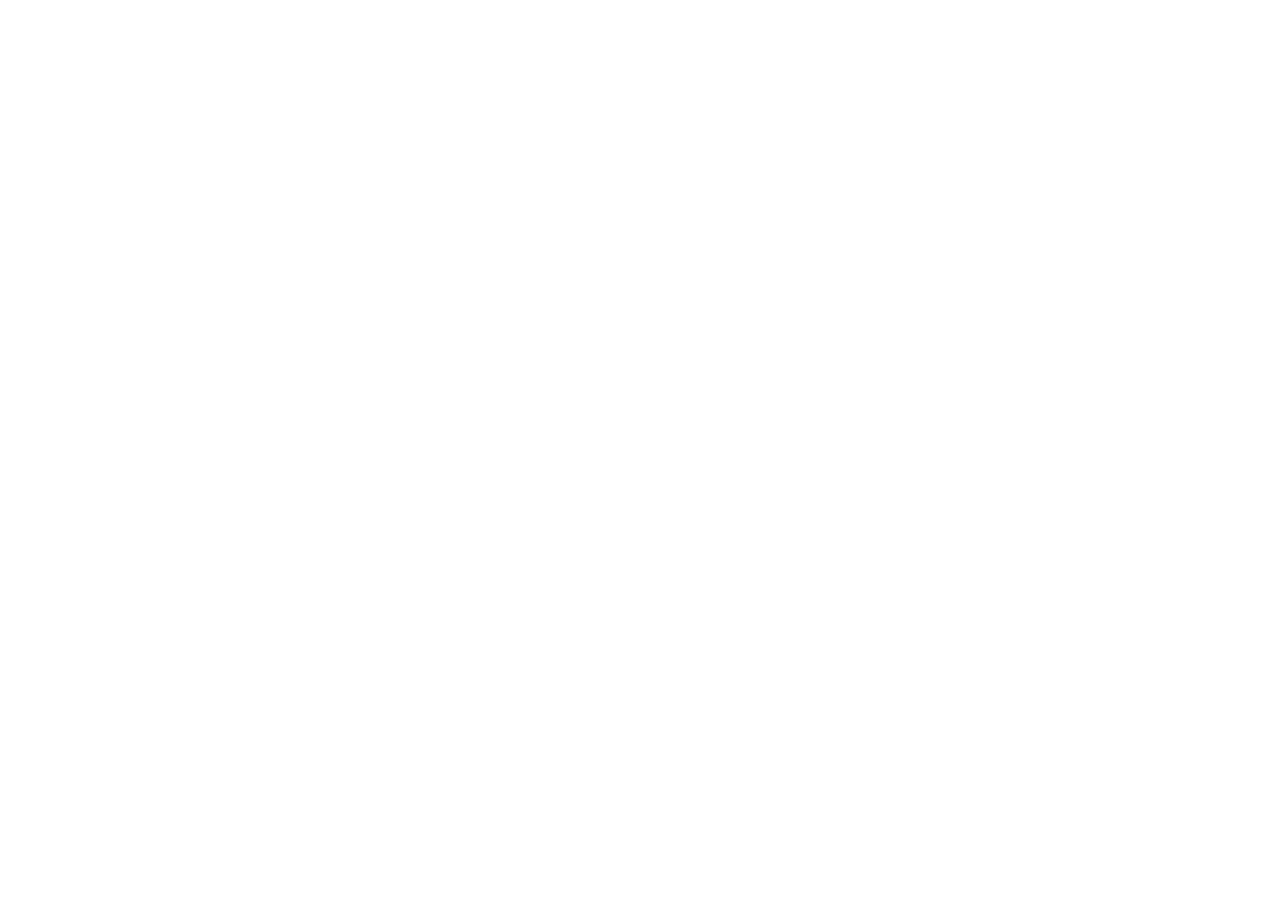
==== index.html @ 89672609 "initial commit" ====
<!DOCTYPE html>
<html lang="en">
<head>
    <meta charset="UTF-8">
    <meta http-equiv="X-UA-Compatible" content="IE=edge">
    <meta name="viewport" content="width=device-width, initial-scale=1.0">
    <title>Document</title>
</head>
<body>
    
</body>
</html>
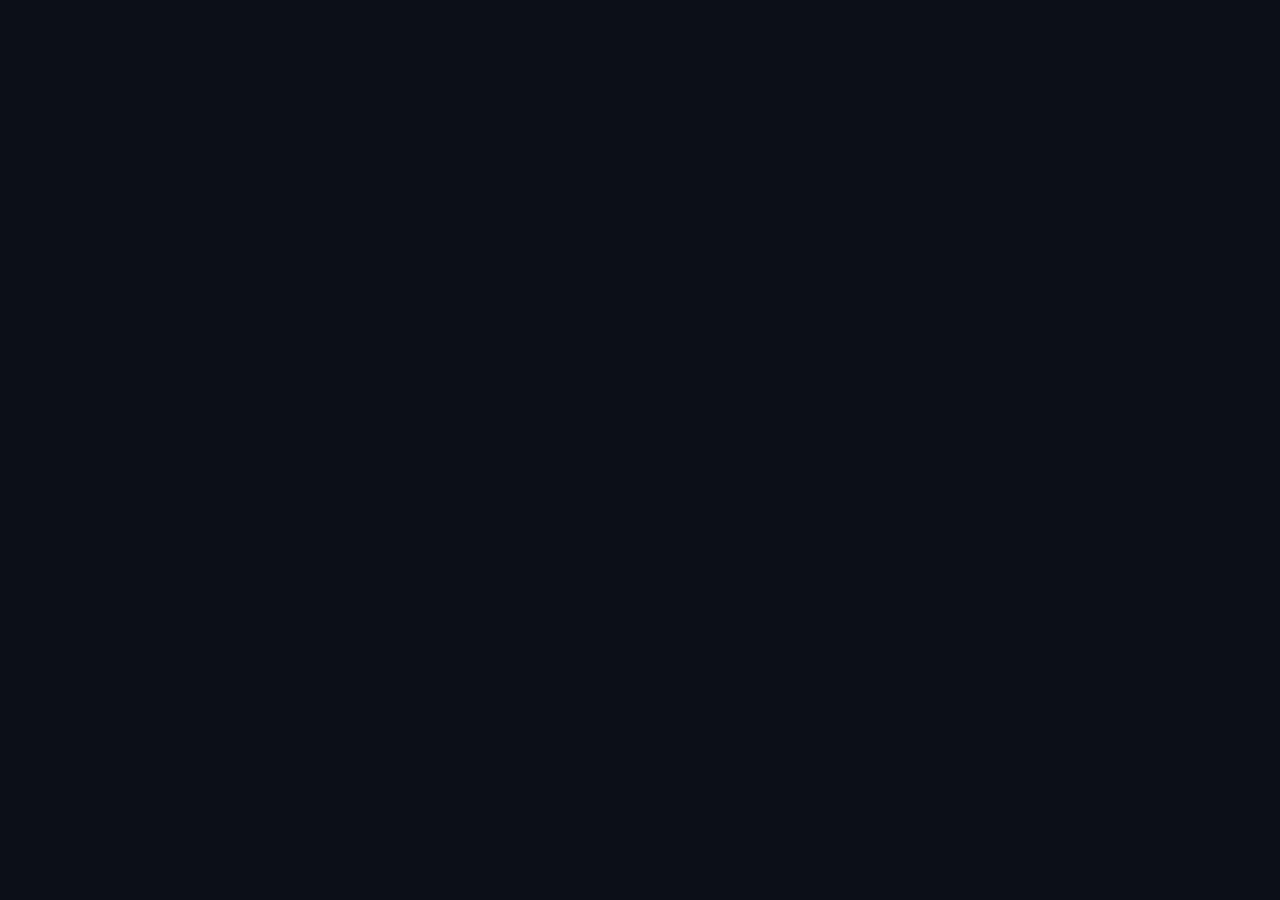
==== commit 1b9eccae: "design system" ====
--- a/index.html
+++ b/index.html
@@ -1,12 +1,13 @@
 <!DOCTYPE html>
 <html lang="en">
-<head>
-    <meta charset="UTF-8">
-    <meta http-equiv="X-UA-Compatible" content="IE=edge">
-    <meta name="viewport" content="width=device-width, initial-scale=1.0">
+  <head>
+    <meta charset="UTF-8" />
+    <meta http-equiv="X-UA-Compatible" content="IE=edge" />
+    <meta name="viewport" content="width=device-width, initial-scale=1.0" />
     <title>Document</title>
-</head>
-<body>
-    
-</body>
-</html>+    <link rel="stylesheet" href="index.css" />
+  </head>
+  <body>
+    <script src="index.js"></script>
+  </body>
+</html>
--- a/index.css
+++ b/index.css
@@ -0,0 +1,337 @@
+/* ----------------- */
+/* Custom Properties */
+/* ----------------- */
+
+:root {
+  --clr-dark: 230 35% 7%;
+  --clr-light: 231 77% 90%;
+  --clr-white: 0 0% 100%;
+
+  /* font sizes */
+  --fs-900: 9.375rem;
+  --fs-800: 6.25rem;
+  --fs-700: 3.5rem;
+  --fs-600: 2rem;
+  --fs-500: 1.75rem;
+  --fs-400: 1.125rem;
+  --fs-300: 1rem;
+  --fs-200: 0.875rem;
+
+  /* font-families */
+  --ff-serif: 'Bellefair', serif;
+  --ff-sans-cond: 'Barlow Condensed', sans-serif;
+  --ff-sans-normal: 'Barlow', sans-serif;
+}
+
+/* ------------- */
+/* Reset         */
+/* ------------- */
+
+*,
+*::before,
+*::after {
+  box-sizing: border-box;
+}
+
+body,
+h1,
+h2,
+h3,
+h4,
+h5,
+h6,
+p,
+figure,
+picture {
+  margin: 0;
+}
+h1,
+h2,
+h3,
+h4,
+h5,
+h6,
+p {
+  font-weight: 400;
+}
+
+body {
+  line-height: 1.5;
+  min-height: 100vh;
+  font-family: var(--ff-sans-normal);
+  font-size: var(--fs-400);
+  background-color: hsl(var(--clr-dark));
+  color: hsl(var(--clr-white));
+}
+
+img,
+picture {
+  max-width: 100%;
+  display: block;
+}
+
+input,
+button,
+textarea,
+select {
+  font: inherit;
+}
+
+/* respect prefers reduced motion */
+@media (prefers-reduced-motion: reduce) {
+  *,
+  *::before,
+  *::after {
+    animation-duration: 0.01ms !important;
+    animation-iteration-count: 1 !important;
+    transition-duration: 0.01ms !important;
+    scroll-behavior: auto !important;
+  }
+}
+
+/* --------------- */
+/* Utility classes */
+/* --------------- */
+
+.flex {
+  display: flex;
+  gap: var(--gap, 16px);
+}
+
+.grid {
+  display: grid;
+  gap: var(--gap, 16px);
+}
+
+.flow > *:where(:not(:first-child)) {
+  margin-top: var(--flow-space, 16px);
+}
+
+.container {
+  padding-inline: 32px;
+  margin-inline: auto;
+  max-width: 1200px;
+}
+
+.sr-only {
+  position: absolute;
+  width: 1px;
+  height: 1px;
+  padding: 0;
+  margin: -1px;
+  overflow: hidden;
+  clip: rect(0, 0, 0, 0);
+  white-space: nowrap; /* added line */
+  border: 0;
+}
+
+/* colors */
+
+.bg-dark {
+  background-color: hsl(var(--clr-dark));
+}
+.bg-light {
+  background-color: hsl(var(--clr-light));
+}
+.bg-white {
+  background-color: hsl(var(--clr-white));
+}
+
+.text-dark {
+  color: hsl(var(--clr-dark));
+}
+.text-accent {
+  color: hsl(var(--clr-light));
+}
+.text-white {
+  color: hsl(var(--clr-white));
+}
+
+/* typography */
+
+.ff-serif {
+  font-family: var(--ff-serif);
+}
+.ff-sans-cond {
+  font-family: var(--ff-sans-cond);
+}
+.ff-sans-normal {
+  font-family: var(--ff-sans-normal);
+}
+
+.letter-spacing-1 {
+  letter-spacing: 4.75px;
+}
+.letter-spacing-2 {
+  letter-spacing: 2.7px;
+}
+.letter-spacing-3 {
+  letter-spacing: 2.35px;
+}
+
+.uppercase {
+  text-transform: uppercase;
+}
+
+.fs-900 {
+  font-size: var(--fs-900);
+}
+.fs-800 {
+  font-size: var(--fs-800);
+}
+.fs-700 {
+  font-size: var(--fs-700);
+}
+.fs-600 {
+  font-size: var(--fs-600);
+}
+.fs-500 {
+  font-size: var(--fs-500);
+}
+.fs-400 {
+  font-size: var(--fs-400);
+}
+.fs-300 {
+  font-size: var(--fs-300);
+}
+.fs-200 {
+  font-size: var(--fs-200);
+}
+
+.fs-900,
+.fs-800,
+.fs-700,
+.fs-600 {
+  line-height: 1.1;
+}
+
+.numbered-title {
+  text-transform: uppercase;
+  font-size: var(--fs-500);
+  font-family: var(--ff-sans-cond);
+  letter-spacing: 4.75px;
+}
+.numbered-title span {
+  color: hsl(var(--clr-white) / 0.25);
+  font-weight: 700;
+  margin-right: 0.5em;
+}
+
+/* --------------- */
+/* Components      */
+/* --------------- */
+
+.large-button {
+  position: relative;
+  z-index: 1;
+  border-radius: 50%;
+  text-decoration: none;
+  padding: 0 2em;
+  display: grid;
+  aspect-ratio: 1;
+  place-items: center;
+}
+.large-button::after {
+  content: '';
+  position: absolute;
+  z-index: -1;
+  width: 100%;
+  height: 100%;
+  border-radius: inherit;
+  background: hsl(var(--clr-white) / 0.15);
+  opacity: 0;
+  transition: opacity 0.25s linear, transform 0.5s ease-out, box-shadow 0.5s ease-out;
+}
+
+.large-button:hover::after,
+.large-button:focus::after {
+  transform: scale(1.25);
+  opacity: 1;
+  box-shadow: 0 0 2em hsl(var(--clr-white) / 0.15);
+}
+
+.primary-navigation {
+  --gap: 128px;
+  --underline-gap: 32px;
+  list-style: none;
+  padding: 0;
+  margin: 0;
+}
+.primary-navigation a {
+  text-decoration: none;
+}
+.primary-navigation a span {
+  font-weight: 700;
+  margin-right: 0.5em;
+}
+
+.underline-indicators > * {
+  padding: var(--underline-gap, 16px) 0;
+  border: none;
+  cursor: pointer;
+  border-bottom: 3px solid hsl(var(--clr-white) / 0);
+  transition: border-bottom 0.3s;
+}
+
+.underline-indicators > *:hover,
+.underline-indicators > *:focus {
+  border-bottom: 3px solid hsl(var(--clr-white) / 0.5);
+}
+
+.underline-indicators > .active,
+.underline-indicators > [aria-selected='true'] {
+  border-bottom: 3px solid hsl(var(--clr-white) / 1);
+  color: hsl(var(--clr-white));
+}
+
+.tab-list {
+  --gap: 32px;
+}
+
+.tab-list > button {
+  border-bottom: 3px solid hsl(var(--clr-white) / 0);
+}
+
+.dot-indicators > * {
+  border: none;
+  cursor: pointer;
+  background-color: hsl(var(--clr-white) / 0.17);
+  aspect-ratio: 1;
+  border-radius: 50%;
+  width: 15px;
+  transition: background-color 0.3s;
+}
+
+.dot-indicators > *:hover,
+.dot-indicators > *:focus {
+  background-color: hsl(var(--clr-white) / 0.5);
+}
+.dot-indicators > [aria-selected='true'] {
+  background-color: hsl(var(--clr-white));
+}
+
+.number-indicators {
+  flex-direction: column;
+  align-items: center;
+  justify-content: space-between;
+}
+.number-indicators > * {
+  border: 1px solid hsl(var(--clr-white) / 0.25);
+  cursor: pointer;
+  background-color: hsl(var(--clr-white) / 0);
+  aspect-ratio: 1;
+  border-radius: 50%;
+  height: 80px;
+  transition: border 0.3s;
+  padding: 0;
+}
+.number-indicators > *:hover,
+.number-indicators > *:focus {
+  border: 1px solid hsl(var(--clr-white) / 1);
+}
+
+.number-indicators > [aria-selected='true'] {
+  background-color: hsl(var(--clr-white));
+  border: 1px solid hsl(var(--clr-white));
+  color: hsl(var(--clr-dark));
+}
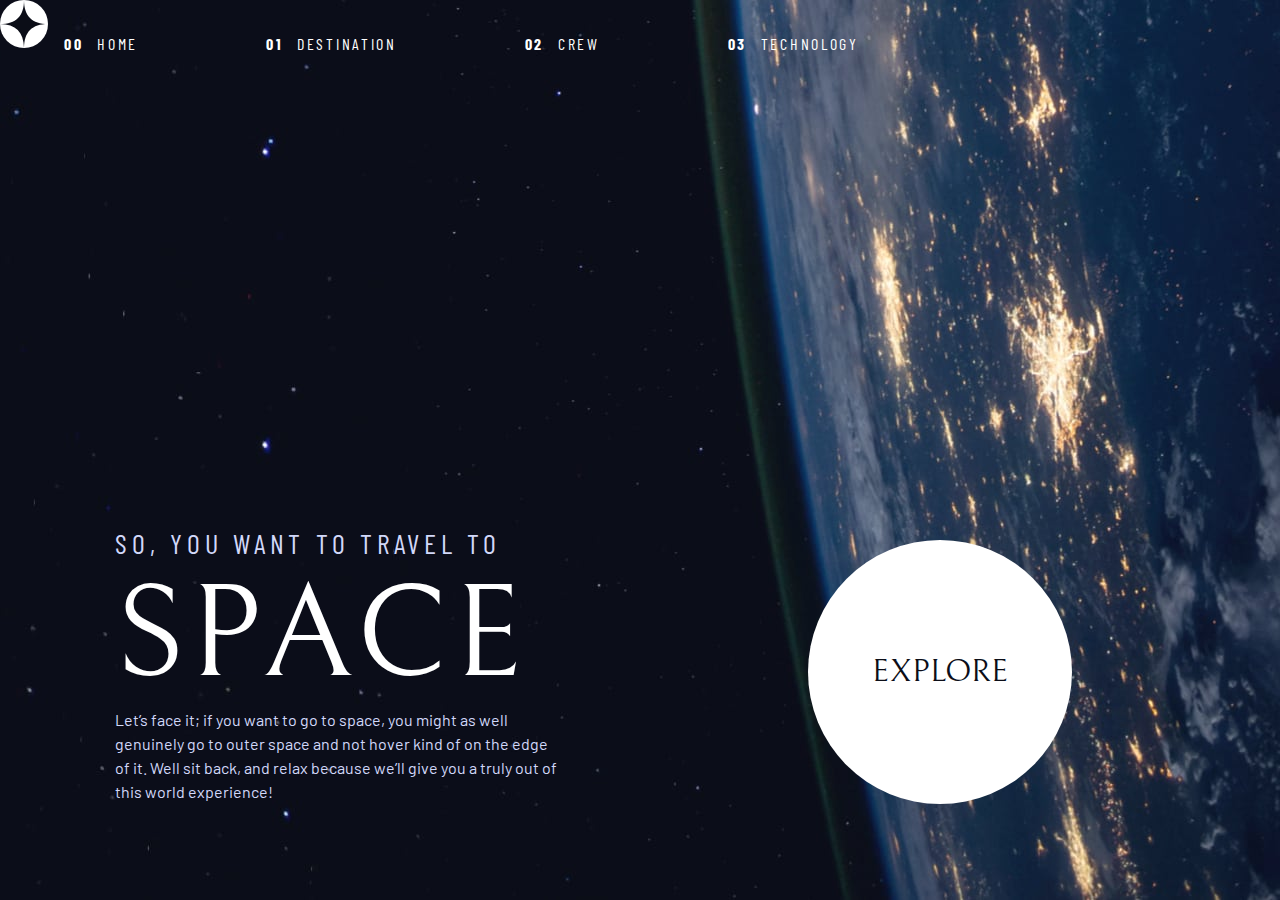
==== commit 1daa132a: "homepage section complete" ====
--- a/index.html
+++ b/index.html
@@ -4,10 +4,63 @@
     <meta charset="UTF-8" />
     <meta http-equiv="X-UA-Compatible" content="IE=edge" />
     <meta name="viewport" content="width=device-width, initial-scale=1.0" />
-    <title>Document</title>
+    <title>Frontend Mentor | Space tourism website</title>
+    <link rel="icon" type="image/png" sizes="32x32" href="./assets/favicon-32x32.png" />
+    <!-- Google fonts -->
+    <link rel="preconnect" href="https://fonts.googleapis.com" />
+    <link rel="preconnect" href="https://fonts.gstatic.com" crossorigin />
+    <link
+      href="https://fonts.googleapis.com/css2?family=Barlow+Condensed:wght@400;700&family=Bellefair&family=Barlow:wght@400;700&display=swap"
+      rel="stylesheet"
+    />
     <link rel="stylesheet" href="index.css" />
   </head>
-  <body>
+  <body class="home">
+    <header class="primary-header flex">
+      <div>
+        <img src="assets/shared/logo.svg" alt="space tourism logo" class="logo" />
+      </div>
+      <nav>
+        <ul class="primary-navigation underline-indicators flex">
+          <li>
+            <a href="#" class="ff-sans-cond text-white uppercase fs-300 letter-spacing-2">
+              <span>00</span> Home
+            </a>
+          </li>
+          <li>
+            <a href="#" class="ff-sans-cond text-white uppercase fs-300 letter-spacing-2">
+              <span>01</span> Destination
+            </a>
+          </li>
+          <li>
+            <a href="#" class="ff-sans-cond text-white uppercase fs-300 letter-spacing-2">
+              <span>02</span> Crew
+            </a>
+          </li>
+          <li>
+            <a href="#" class="ff-sans-cond text-white uppercase fs-300 letter-spacing-2">
+              <span>03</span> Technology
+            </a>
+          </li>
+        </ul>
+      </nav>
+    </header>
+    <div class="grid-container grid-container--home">
+      <div>
+        <h1 class="ff-sans-cond text-accent uppercase fs-500 letter-spacing-1">
+          So, you want to travel to <span class="fs-900 ff-serif text-white d-block">Space</span>
+        </h1>
+
+        <p class="text-accent fs-400">
+          Let’s face it; if you want to go to space, you might as well genuinely go to outer space
+          and not hover kind of on the edge of it. Well sit back, and relax because we’ll give you a
+          truly out of this world experience!
+        </p>
+      </div>
+      <div>
+        <a href="#" class="large-button ff-serif bg-white text-dark uppercase">Explore</a>
+      </div>
+    </div>
     <script src="index.js"></script>
   </body>
 </html>
--- a/index.css
+++ b/index.css
@@ -8,12 +8,12 @@
   --clr-white: 0 0% 100%;
 
   /* font sizes */
-  --fs-900: 9.375rem;
-  --fs-800: 6.25rem;
-  --fs-700: 3.5rem;
-  --fs-600: 2rem;
+  --fs-900: clamp(5rem, 9vw + 1rem, 9.375rem);
+  --fs-800: 3.5rem;
+  --fs-700: 1.5rem;
+  --fs-600: 1rem;
   --fs-500: 1.75rem;
-  --fs-400: 1.125rem;
+  --fs-400: 0.9375rem;
   --fs-300: 1rem;
   --fs-200: 0.875rem;
 
@@ -21,6 +21,24 @@
   --ff-serif: 'Bellefair', serif;
   --ff-sans-cond: 'Barlow Condensed', sans-serif;
   --ff-sans-normal: 'Barlow', sans-serif;
+}
+
+@media (min-width: 900px) {
+  :root {
+    --fs-800: 6.25rem;
+    --fs-700: 3.5rem;
+    --fs-600: 2rem;
+    --fs-400: 1.125rem;
+  }
+}
+
+@media (min-width: 600px) {
+  :root {
+    --fs-800: 5rem;
+    --fs-700: 2.5rem;
+    --fs-600: 1.5rem;
+    --fs-400: 1rem;
+  }
 }
 
 /* ------------- */
@@ -62,6 +80,8 @@
   font-size: var(--fs-400);
   background-color: hsl(var(--clr-dark));
   color: hsl(var(--clr-white));
+  display: grid;
+  grid-template-rows: min-content 1fr;
 }
 
 img,
@@ -103,6 +123,10 @@
   gap: var(--gap, 16px);
 }
 
+.d-block {
+  display: block;
+}
+
 .flow > *:where(:not(:first-child)) {
   margin-top: var(--flow-space, 16px);
 }
@@ -111,6 +135,35 @@
   padding-inline: 32px;
   margin-inline: auto;
   max-width: 1200px;
+}
+
+.grid-container {
+  display: grid;
+  text-align: center;
+  place-items: center;
+  padding-inline: 16px;
+}
+
+.grid-container * {
+  max-width: 50ch;
+}
+
+@media (min-width: 900px) {
+  .grid-container {
+    text-align: left;
+    column-gap: var(--container-gap, 16px);
+    grid-template-columns: minmax(16px, 1fr) repeat(2, minmax(0, 600px)) minmax(16px, 1fr);
+  }
+  .grid-container > *:first-child {
+    grid-column: 2;
+  }
+  .grid-container > *:last-child {
+    grid-column: 3;
+  }
+  .grid-container--home {
+    padding-bottom: 96px;
+    align-items: end;
+  }
 }
 
 .sr-only {
@@ -222,12 +275,13 @@
 /* --------------- */
 
 .large-button {
+  font-size: 2rem;
   position: relative;
   z-index: 1;
   border-radius: 50%;
   text-decoration: none;
   padding: 0 2em;
-  display: grid;
+  display: inline-grid;
   aspect-ratio: 1;
   place-items: center;
 }
@@ -335,3 +389,27 @@
   border: 1px solid hsl(var(--clr-white));
   color: hsl(var(--clr-dark));
 }
+
+/* --------------- */
+/* Page specific   */
+/* --------------- */
+body {
+  background-size: cover;
+  background-position: bottom center;
+}
+/* home  */
+
+.home {
+  background-image: url(./assets/home/background-home-mobile.jpg);
+}
+@media (min-width: 600px) {
+  .home {
+    background-image: url(./assets/home/background-home-tablet.jpg);
+  }
+}
+
+@media (min-width: 900px) {
+  .home {
+    background-image: url(./assets/home/background-home-desktop.jpg);
+  }
+}
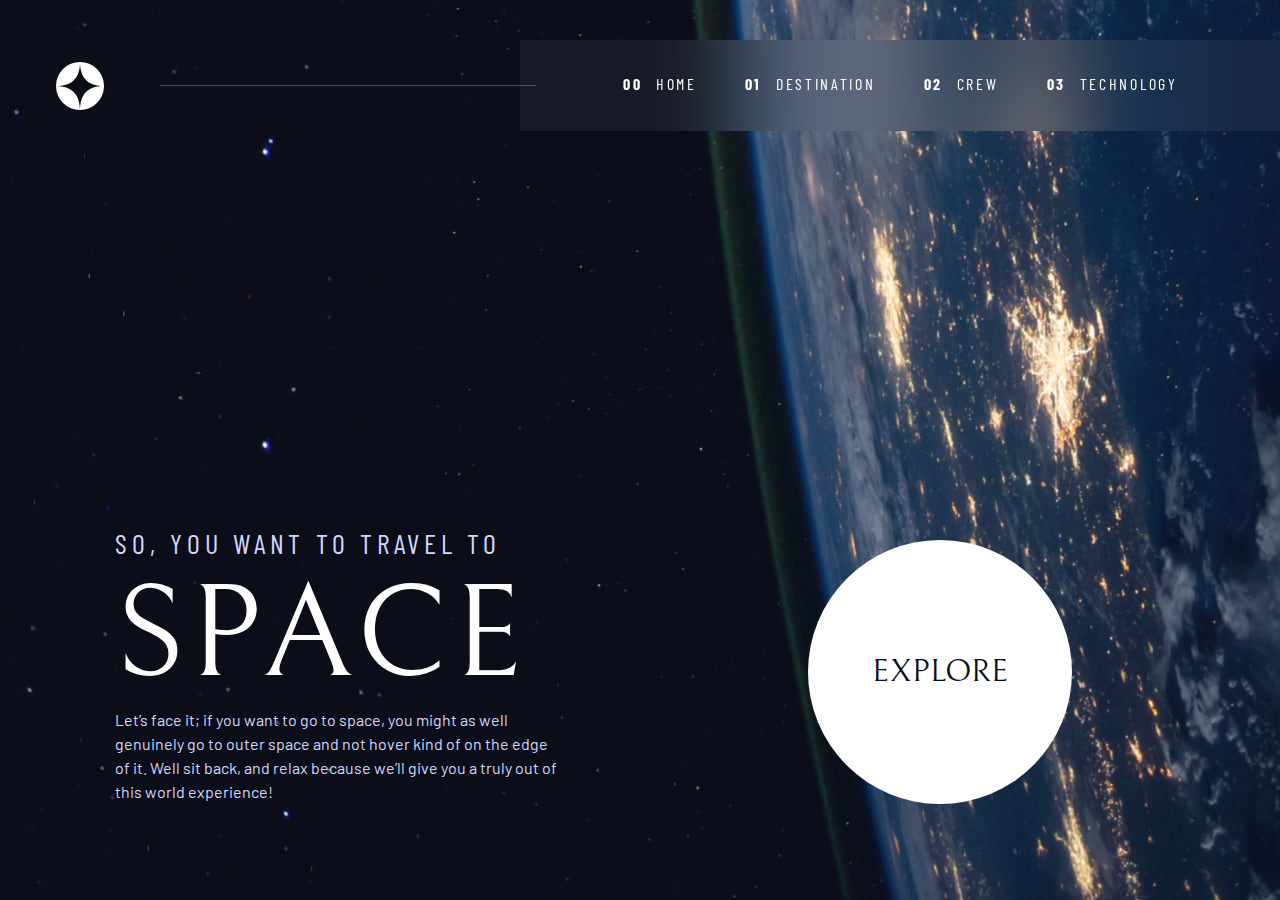
==== commit 59f41d8c: "navigation" ====
--- a/index.html
+++ b/index.html
@@ -14,38 +14,47 @@
       rel="stylesheet"
     />
     <link rel="stylesheet" href="index.css" />
+    <script src="index.js" defer></script>
   </head>
   <body class="home">
+    <a class="skip-to-content" href="#main">Skip to content</a>
     <header class="primary-header flex">
       <div>
         <img src="assets/shared/logo.svg" alt="space tourism logo" class="logo" />
       </div>
+      <button class="mobile-nav-toggle" aria-controls="primary-navigation">
+        <span class="sr-only" aria-expanded="false">Menu</span>
+      </button>
       <nav>
-        <ul class="primary-navigation underline-indicators flex">
+        <ul
+          id="primary-navigation"
+          data-visible="false"
+          class="primary-navigation underline-indicators flex"
+        >
           <li>
-            <a href="#" class="ff-sans-cond text-white uppercase fs-300 letter-spacing-2">
-              <span>00</span> Home
+            <a href="#" class="ff-sans-cond text-white uppercase fs-300 letter-spacing-2 active">
+              <span aria-hidden="true">00</span> Home
             </a>
           </li>
           <li>
             <a href="#" class="ff-sans-cond text-white uppercase fs-300 letter-spacing-2">
-              <span>01</span> Destination
+              <span aria-hidden="true">01</span> Destination
             </a>
           </li>
           <li>
             <a href="#" class="ff-sans-cond text-white uppercase fs-300 letter-spacing-2">
-              <span>02</span> Crew
+              <span aria-hidden="true">02</span> Crew
             </a>
           </li>
           <li>
             <a href="#" class="ff-sans-cond text-white uppercase fs-300 letter-spacing-2">
-              <span>03</span> Technology
+              <span aria-hidden="true">03</span> Technology
             </a>
           </li>
         </ul>
       </nav>
     </header>
-    <div class="grid-container grid-container--home">
+    <main id="main" class="grid-container grid-container--home">
       <div>
         <h1 class="ff-sans-cond text-accent uppercase fs-500 letter-spacing-1">
           So, you want to travel to <span class="fs-900 ff-serif text-white d-block">Space</span>
@@ -60,7 +69,7 @@
       <div>
         <a href="#" class="large-button ff-serif bg-white text-dark uppercase">Explore</a>
       </div>
-    </div>
+    </main>
     <script src="index.js"></script>
   </body>
 </html>
--- a/index.css
+++ b/index.css
@@ -82,6 +82,7 @@
   color: hsl(var(--clr-white));
   display: grid;
   grid-template-rows: min-content 1fr;
+  overflow-x: hidden;
 }
 
 img,
@@ -178,6 +179,21 @@
   border: 0;
 }
 
+.skip-to-content {
+  position: absolute;
+  z-index: 9999;
+  background: hsl(var(--clr-white));
+  color: hsl(var(--clr-dark));
+  padding: 8px 16px;
+  margin-inline: auto;
+  transform: translateY(-100%);
+  transition: transform 0.3s ease-out;
+}
+
+.skip-to-content:focus {
+  transform: translateY(0);
+}
+
 /* colors */
 
 .bg-dark {
@@ -304,19 +320,120 @@
   box-shadow: 0 0 2em hsl(var(--clr-white) / 0.15);
 }
 
+/* primary header  */
+
+.logo {
+  margin: 24px clamp(24px, 5vw, 56px);
+}
+
+.primary-header {
+  justify-content: space-between;
+  align-items: center;
+}
+
 .primary-navigation {
-  --gap: 128px;
+  --gap: clamp(32px, 5vw, 48px);
   --underline-gap: 32px;
   list-style: none;
   padding: 0;
   margin: 0;
-}
+  background: hsl(var(--clr-dark) / 0.95);
+}
+
 .primary-navigation a {
   text-decoration: none;
 }
 .primary-navigation a span {
   font-weight: 700;
   margin-right: 0.5em;
+}
+
+@supports (backdrop-filter: blur(40px)) {
+  .primary-navigation {
+    background: hsl(var(--clr-white) / 0.05);
+    backdrop-filter: blur(40px);
+  }
+}
+
+.mobile-nav-toggle {
+  display: none;
+}
+
+@media (max-width: 600px) {
+  .primary-navigation {
+    --gap: unset;
+    --underline-gap: 8px;
+    position: fixed;
+    inset: 0 0 0 30%;
+    z-index: 1000;
+    list-style: none;
+    padding: 144px 32px;
+    margin: 0;
+    flex-direction: column;
+    transform: translateX(100%);
+    transition: transform 0.3s ease-out;
+  }
+  .primary-navigation[data-visible='true'] {
+    transform: translateX(0);
+  }
+  .primary-navigation.underline-indicators > .active {
+    border: 0;
+  }
+  .mobile-nav-toggle {
+    display: block;
+    position: absolute;
+    z-index: 2000;
+    right: 16px;
+    top: 32px;
+    background: transparent;
+    background-image: url(./assets/shared/icon-hamburger.svg);
+    background-repeat: no-repeat;
+    background-position: center;
+    width: 24px;
+    aspect-ratio: 1;
+    border: 0;
+  }
+  .mobile-nav-toggle[aria-expanded='true'] {
+    background-image: url(./assets/shared/icon-close.svg);
+  }
+  .mobile-nav-toggle:focus-visible {
+    outline: 5px solid white;
+    outline-offset: 5px;
+  }
+}
+
+@media (min-width: 600px) {
+  .primary-navigation {
+    padding-inline: clamp(48px, 8vw, 123px);
+  }
+}
+
+@media (min-width: 600px) and (max-width: 900px) {
+  .primary-navigation a > span {
+    display: none;
+  }
+}
+
+@media (min-width: 900px) {
+  .primary-header::before {
+    content: '';
+    display: block;
+    position: relative;
+    left: 32px;
+    z-index: 10;
+    width: 100%;
+    height: 1px;
+    background: hsl(var(--clr-white) / 0.25);
+    order: 1;
+  }
+
+  nav {
+    order: 2;
+  }
+
+  .primary-navigation {
+    margin-block: 40px;
+  }
 }
 
 .underline-indicators > * {
@@ -325,6 +442,7 @@
   cursor: pointer;
   border-bottom: 3px solid hsl(var(--clr-white) / 0);
   transition: border-bottom 0.3s;
+  white-space: nowrap;
 }
 
 .underline-indicators > *:hover,
